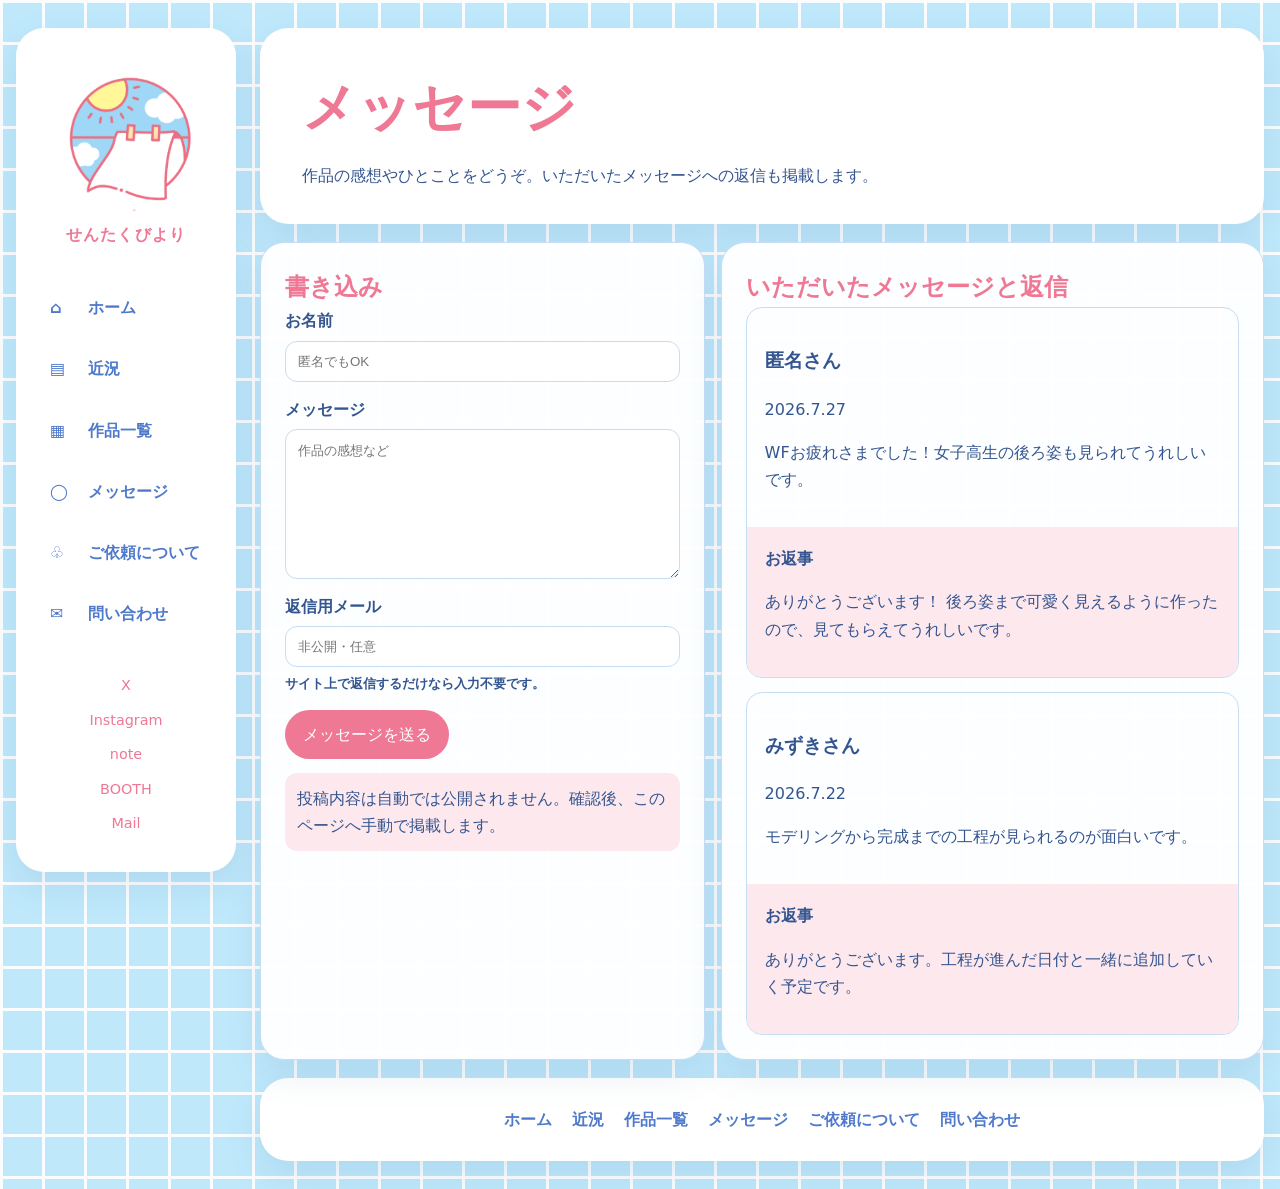
==== guestbook.html @ b63e6f59 "Add files via upload" ====
<!doctype html>
<html lang="ja">
<head>
  <meta charset="utf-8">
  <meta name="viewport" content="width=device-width, initial-scale=1">
  <title>メッセージ｜せんたくびより</title>
  <meta name="description" content="作品への感想やメッセージを送れるゲストブックです。">
  <link rel="stylesheet" href="styles.css">
</head>
<body>
  <a class="skip-link" href="#main">本文へ移動</a>

  <div class="site-shell">

    <aside class="sidebar scallop-panel">
      <a class="brand-block" href="index.html">
        <img src="assets/brand-logo.png" alt="せんたくびよりのロゴ">
        <span class="brand-name">せんたくびより</span>
      </a>

      <nav class="side-nav" aria-label="メインメニュー">

        <a class="nav-home" href="index.html">⌂ <span>ホーム</span></a>
        <a class="nav-news" href="index.html#news-title">▤ <span>近況</span></a>
        <a class="nav-works" href="index.html#works-title">▦ <span>作品一覧</span></a>
        <a class="nav-guestbook" href="index.html#guestbook-title">◯ <span>メッセージ</span></a>
        <a class="nav-commission" href="index.html#commission">♧ <span>ご依頼について</span></a>
        <a class="nav-contact" href="mailto:sentakubiyori01@gmail.com">✉ <span>問い合わせ</span></a>

      </nav>

      <div class="sidebar-social">
        <a href="#" aria-label="X">X</a>
        <a href="#" aria-label="Instagram">Instagram</a>
        <a href="#" aria-label="note">note</a>
        <a href="#" aria-label="BOOTH">BOOTH</a>
        <a href="mailto:sentakubiyori01@gmail.com" aria-label="メール">Mail</a>
      </div>
    </aside>

    <div class="content-column">
      <header class="subpage-hero scallop-panel">
        <h1>メッセージ</h1>
        <p>作品の感想やひとことをどうぞ。いただいたメッセージへの返信も掲載します。</p>
      </header>

      <main id="main" class="subpage-main">
        <div class="guestbook-layout">
          <section class="panel" aria-labelledby="form-title">
            <h2 id="form-title">書き込み</h2>

            <form class="message-form" action="https://formspree.io/f/あなたのフォームID" method="post">
              <label>
                お名前
                <input type="text" name="name" maxlength="40" placeholder="匿名でもOK">
              </label>

              <label>
                メッセージ
                <textarea name="message" required maxlength="1000" placeholder="作品の感想など"></textarea>
              </label>

              <label>
                返信用メール
                <input type="email" name="email" placeholder="非公開・任意">
                <small>サイト上で返信するだけなら入力不要です。</small>
              </label>

              <input type="hidden" name="_subject" value="ポートフォリオサイトに新しいメッセージが届きました">
              <button class="submit-button" type="submit">メッセージを送る</button>
            </form>

            <div class="notice-box">
              投稿内容は自動では公開されません。確認後、このページへ手動で掲載します。
            </div>
          </section>

          <section class="panel" aria-labelledby="replies-title">
            <h2 id="replies-title">いただいたメッセージと返信</h2>

            <div class="guestbook-list">
              <article class="guestbook-entry">
                <div class="guestbook-message">
                  <header>
                    <h3>匿名さん</h3>
                    <time datetime="2026-07-27">2026.7.27</time>
                  </header>
                  <p>WFお疲れさまでした！女子高生の後ろ姿も見られてうれしいです。</p>
                </div>
                <div class="guestbook-reply">
                  <strong>お返事</strong>
                  <p>ありがとうございます！ 後ろ姿まで可愛く見えるように作ったので、見てもらえてうれしいです。</p>
                </div>
              </article>

              <article class="guestbook-entry">
                <div class="guestbook-message">
                  <header>
                    <h3>みずきさん</h3>
                    <time datetime="2026-07-22">2026.7.22</time>
                  </header>
                  <p>モデリングから完成までの工程が見られるのが面白いです。</p>
                </div>
                <div class="guestbook-reply">
                  <strong>お返事</strong>
                  <p>ありがとうございます。工程が進んだ日付と一緒に追加していく予定です。</p>
                </div>
              </article>
            </div>
          </section>
        </div>
      </main>

      <footer class="footer scallop-panel">
        <nav>
          <a href="index.html">ホーム</a>
          <a href="index.html#news-title">近況</a>
          <a href="index.html#works-title">作品一覧</a>
          <a href="index.html#guestbook-title">メッセージ</a>
          <a href="index.html#commission">ご依頼について</a>
          <a href="mailto:sentakubiyori01@gmail.com">問い合わせ</a>
        </nav>
      </footer>
    </div>
  </div>
</body>
</html>
---- styles.css ----
:root {
  --sky: #bfe8fb;
  --pink: #ef7894;
  --pink-soft: #fde8ee;
  --blue: #4f79cb;
  --blue-soft: #edf4ff;
  --ink: #34558f;
  --muted: #6e88b2;
  --line: #c6ddf4;
  --white: #fff;
  --shadow: 0 14px 35px rgba(69, 116, 166, .13);
  --radius: 24px;
}

* { box-sizing: border-box; }
html { scroll-behavior: smooth; }
body {
  margin: 0;
  color: var(--ink);
  font-family: "Hiragino Maru Gothic ProN", "Yu Gothic", system-ui, sans-serif;
  line-height: 1.7;
  background-color: var(--sky);
  background-image:
    linear-gradient(rgba(255,255,255,.92) 3px, transparent 3px),
    linear-gradient(90deg, rgba(255,255,255,.92) 3px, transparent 3px);
  background-size: 42px 42px;
}

a { color: inherit; }
img { display: block; max-width: 100%; }
button, a { font: inherit; }
button { cursor: pointer; }

.skip-link {
  position: fixed;
  top: -80px;
  left: 16px;
  z-index: 100;
  padding: 10px 14px;
  color: white;
  background: var(--ink);
  border-radius: 10px;
}
.skip-link:focus { top: 16px; }

.site-shell {
  width: min(1480px, calc(100% - 32px));
  margin: 28px auto;
  display: grid;
  grid-template-columns: 220px minmax(0, 1fr);
  gap: 24px;
}

.scallop-panel {
  background:
    radial-gradient(circle at 18px 0, transparent 17px, white 18px) top left / 36px 22px repeat-x,
    radial-gradient(circle at 18px 100%, transparent 17px, white 18px) bottom left / 36px 22px repeat-x,
    white;
  border-radius: 28px;
  box-shadow: var(--shadow);
}

.sidebar {
  min-height: calc(100vh - 56px);
  padding: 38px 20px 28px;
  position: sticky;
  top: 28px;
  align-self: start;
}

.brand-block {
  display: grid;
  justify-items: center;
  gap: 10px;
  text-decoration: none;
}
.brand-block img {
  width: 145px;
  aspect-ratio: 1;
  object-fit: cover;
  border-radius: 50%;
}
.brand-name {
  color: var(--pink);
  font-weight: 800;
  letter-spacing: .08em;
}

.side-nav {
  display: grid;
  gap: 10px;
  margin: 34px 0;
}
.side-nav a {
  display: grid;
  grid-template-columns: 28px 1fr;
  align-items: center;
  gap: 10px;
  padding: 12px 14px;
  color: var(--blue);
  text-decoration: none;
  font-weight: 700;
  border-radius: 14px;
}
.side-nav a:hover,
.side-nav a.is-current {
  color: var(--pink);
  background: linear-gradient(90deg, var(--pink-soft), #fff);
}

.sidebar-social {
  display: grid;
  gap: 10px;
  justify-items: center;
  margin-top: 30px;
}
.sidebar-social a {
  color: var(--pink);
  text-decoration: none;
  font-size: .9rem;
}

.content-column { min-width: 0; }

.hero {
  padding: 38px 46px;
  display: flex;
  align-items: center;
  justify-content: space-between;
  gap: 28px;
}
.hero-brand {
  display: flex;
  align-items: center;
  gap: 24px;
}
.hero-brand img {
  width: 118px;
  aspect-ratio: 1;
  object-fit: cover;
  border-radius: 50%;
}
.eyebrow,
.section-kicker {
  margin: 0 0 6px;
  color: var(--pink);
  font-weight: 800;
  letter-spacing: .08em;
}
.hero h1 {
  margin: 0;
  color: var(--pink);
  font-size: clamp(2rem, 4vw, 3.5rem);
  line-height: 1.15;
}
.hero p { margin-bottom: 0; }

.hero-social {
  display: flex;
  gap: 12px;
  flex-wrap: wrap;
}
.hero-social a {
  width: 44px;
  height: 44px;
  display: grid;
  place-items: center;
  color: var(--pink);
  text-decoration: none;
  font-weight: 800;
  border: 2px solid var(--pink);
  border-radius: 50%;
  background: white;
}
.hero-social a:hover {
  color: white;
  background: var(--pink);
}

.main-stack {
  display: grid;
  gap: 18px;
  margin-top: 18px;
}
.panel {
  padding: 24px;
  background: rgba(255,255,255,.96);
  border: 1px solid var(--line);
  border-radius: var(--radius);
  box-shadow: var(--shadow);
}
.panel h2 {
  margin: 0;
  color: var(--pink);
}

.section-heading {
  display: flex;
  justify-content: space-between;
  align-items: end;
  gap: 18px;
  margin-bottom: 18px;
}
.text-link {
  color: var(--blue);
  text-decoration: none;
  font-weight: 700;
}

.news-list {
  list-style: none;
  margin: 0;
  padding: 0;
}
.news-list li {
  display: grid;
  grid-template-columns: 120px 1fr;
  gap: 16px;
  padding: 8px 0;
  border-bottom: 1px dashed var(--line);
}
.news-list li:last-child { border-bottom: 0; }
.news-list time {
  color: var(--pink);
  font-variant-numeric: tabular-nums;
}

.filter-row {
  display: flex;
  flex-wrap: wrap;
  gap: 8px;
  margin-bottom: 18px;
}
.filter-button,
.pagination button {
  padding: 7px 13px;
  color: var(--blue);
  background: white;
  border: 1px solid var(--line);
  border-radius: 999px;
}
.filter-button.is-active,
.pagination button.is-current {
  color: white;
  background: var(--pink);
  border-color: var(--pink);
}

.works-grid {
  display: grid;
  grid-template-columns: repeat(4, minmax(0, 1fr));
  gap: 18px;
}
.work-card {
  padding: 0;
  color: inherit;
  text-align: left;
  background: transparent;
  border: 0;
}
.work-card img {
  width: 100%;
  aspect-ratio: 1;
  object-fit: cover;
  background: var(--blue-soft);
  border: 1px solid var(--line);
  border-radius: 16px;
}
.work-card h3 {
  margin: 8px 0 2px;
  font-size: 1rem;
}
.work-card .meta {
  color: var(--muted);
  font-size: .84rem;
}

.pagination {
  display: flex;
  justify-content: center;
  align-items: center;
  gap: 8px;
  margin-top: 20px;
}
.pagination div {
  display: flex;
  gap: 6px;
}

.message-grid {
  display: grid;
  grid-template-columns: repeat(2, minmax(0,1fr));
  gap: 18px;
}
.message-grid article {
  padding: 18px;
  background: linear-gradient(135deg, var(--pink-soft), white);
  border-radius: 16px;
}
.message-grid footer {
  color: var(--muted);
  text-align: right;
}
.reply-box {
  margin-top: 14px;
  padding: 14px;
  background: white;
  border: 1px solid var(--line);
  border-radius: 12px;
}
.reply-box strong {
  color: var(--blue);
}
.reply-box p {
  margin-bottom: 0;
}
.message-cta {
  display: flex;
  justify-content: center;
  width: min(360px, 100%);
  margin: 18px auto 0;
  padding: 10px 16px;
  color: white;
  text-decoration: none;
  font-weight: 800;
  background: var(--pink);
  border-radius: 999px;
}

.commission-grid {
  display: grid;
  grid-template-columns: repeat(4, minmax(0,1fr));
  overflow: hidden;
  border: 1px solid var(--line);
  border-radius: 16px;
}
.commission-grid article {
  padding: 18px;
  border-right: 1px solid var(--line);
}
.commission-grid article:last-child { border-right: 0; }
.commission-grid h3 {
  margin-top: 0;
  color: var(--pink);
}
.commission-cta {
  display: flex;
  justify-content: center;
  width: min(520px, 100%);
  margin: 20px auto 0;
  padding: 12px 18px;
  color: white;
  text-decoration: none;
  font-weight: 800;
  background: var(--pink);
  border-radius: 999px;
}

.footer {
  margin-top: 18px;
  padding: 28px;
}
.footer nav {
  display: flex;
  justify-content: center;
  gap: 20px;
  flex-wrap: wrap;
}
.footer a {
  color: var(--blue);
  text-decoration: none;
  font-weight: 700;
}

/* Modal */
.work-modal {
  width: min(980px, calc(100% - 28px));
  max-height: calc(100dvh - 28px);
  padding: 0;
  border: 0;
  border-radius: 24px;
  box-shadow: 0 24px 80px rgba(13,29,64,.35);
}
.work-modal::backdrop {
  background: rgba(62,87,131,.55);
  backdrop-filter: blur(5px);
}
.modal-shell {
  position: relative;
  display: grid;
  grid-template-columns: 1.15fr .85fr;
  gap: 26px;
  max-height: calc(100dvh - 28px);
  padding: 28px;
  overflow: auto;
  background: white;
}
.modal-close {
  position: absolute;
  top: 12px;
  right: 14px;
  z-index: 2;
  width: 42px;
  height: 42px;
  color: white;
  font-size: 1.5rem;
  background: var(--pink);
  border: 0;
  border-radius: 50%;
}
.modal-main-image-wrap { position: relative; }
.modal-main-image-wrap img {
  width: 100%;
  aspect-ratio: 1;
  object-fit: cover;
  border: 1px solid var(--line);
  border-radius: 18px;
}
.carousel-arrow {
  position: absolute;
  top: 50%;
  width: 40px;
  height: 40px;
  color: var(--pink);
  font-size: 1.6rem;
  background: rgba(255,255,255,.9);
  border: 0;
  border-radius: 50%;
  translate: 0 -50%;
}
.carousel-arrow.left { left: 12px; }
.carousel-arrow.right { right: 12px; }

.thumbnail-row {
  display: grid;
  grid-template-columns: repeat(6, 1fr);
  gap: 8px;
  margin-top: 10px;
}
.thumbnail-row button {
  padding: 0;
  background: transparent;
  border: 2px solid transparent;
  border-radius: 10px;
}
.thumbnail-row button.is-active { border-color: var(--pink); }
.thumbnail-row img {
  aspect-ratio: 1;
  object-fit: cover;
  border-radius: 8px;
}
.image-indicators {
  display: flex;
  justify-content: center;
  gap: 7px;
  margin-top: 10px;
}
.image-indicators span {
  width: 8px;
  height: 8px;
  background: #cbdcf0;
  border-radius: 50%;
}
.image-indicators span.is-active { background: var(--pink); }

.modal-title-row {
  display: flex;
  justify-content: space-between;
  align-items: start;
  gap: 16px;
}
.modal-copy h2 { color: var(--pink); }
.tag {
  padding: 6px 11px;
  color: var(--pink);
  background: var(--pink-soft);
  border-radius: 999px;
}
.spec-list {
  display: grid;
  gap: 7px;
}
.spec-list div {
  display: grid;
  grid-template-columns: 70px 1fr;
  padding: 6px 0;
  border-bottom: 1px dashed var(--line);
}
.spec-list dd { margin: 0; }
.timeline { padding-left: 1.2rem; }
.timeline time {
  margin-right: 10px;
  color: var(--muted);
}

/* Sub pages */
.subpage-header,
.page-hero,
.archive-entry,
.guestbook-layout .panel,
.site-footer {
  background: rgba(255,255,255,.96);
  border: 1px solid var(--line);
  border-radius: var(--radius);
  box-shadow: var(--shadow);
}
.subpage-header {
  width: min(1100px, calc(100% - 32px));
  margin: 28px auto 14px;
  padding: 18px 24px;
  display: flex;
  justify-content: space-between;
}
.subpage-header a {
  text-decoration: none;
  font-weight: 700;
}
main.container,
.site-footer.container {
  width: min(1100px, calc(100% - 32px));
  margin-inline: auto;
}
.page-hero {
  padding: 28px;
  margin-bottom: 16px;
}
.archive-list {
  display: grid;
  gap: 16px;
}
.archive-entry { padding: 24px; }
.archive-entry header {
  display: flex;
  justify-content: space-between;
  gap: 16px;
}
.archive-entry h2 { color: var(--pink); }
.archive-entry img {
  width: min(360px,100%);
  aspect-ratio:1;
  object-fit:cover;
  border-radius:16px;
}
.guestbook-layout {
  display:grid;
  grid-template-columns:.9fr 1.1fr;
  gap:16px;
}
.guestbook-layout .panel { padding:24px; }
.message-form label {
  display:grid;
  gap:6px;
  margin-bottom:14px;
  font-weight:700;
}
.message-form input,
.message-form textarea {
  width:100%;
  padding:12px;
  border:1px solid var(--line);
  border-radius:12px;
}
.message-form textarea { min-height:150px; }
.submit-button {
  padding:11px 18px;
  color:white;
  background:var(--pink);
  border:0;
  border-radius:999px;
}
.notice-box {
  margin-top:14px;
  padding:12px;
  background:var(--pink-soft);
  border-radius:12px;
}
.guestbook-list {
  display:grid;
  gap:14px;
}
.guestbook-entry {
  overflow:hidden;
  border:1px solid var(--line);
  border-radius:16px;
}
.guestbook-message,
.guestbook-reply { padding:18px; }
.guestbook-reply { background:var(--pink-soft); }
.site-footer.container {
  margin-top:16px;
  margin-bottom:28px;
  padding:18px 22px;
}

@media (max-width: 1100px) {
  .site-shell { grid-template-columns: 200px minmax(0,1fr); }
  .works-grid { grid-template-columns: repeat(3, minmax(0,1fr)); }
}

@media (max-width: 860px) {
  .site-shell { display: block; }
  .sidebar {
    min-height: auto;
    position: static;
    margin-bottom: 18px;
  }
  .brand-block {
    grid-template-columns: 74px 1fr;
    justify-items: start;
    align-items: center;
  }
  .brand-block img { width: 74px; }
  .side-nav {
    grid-template-columns: repeat(3,1fr);
    margin: 20px 0;
  }
  .side-nav a {
    grid-template-columns: 1fr;
    text-align: center;
  }
  .hero {
    align-items: flex-start;
  }
  .message-grid,
  .guestbook-layout {
    grid-template-columns: 1fr;
  }
}

@media (max-width: 620px) {
  .site-shell {
    width: min(100% - 16px, 1480px);
    margin: 10px auto;
  }
  .sidebar,
  .hero,
  .panel {
    padding: 18px;
  }
  .side-nav {
    grid-template-columns: repeat(2,1fr);
  }
  .hero {
    display: grid;
  }
  .hero-brand img {
    width: 82px;
  }
  .hero-social {
    justify-content: flex-start;
  }
  .works-grid {
    grid-template-columns: repeat(2, minmax(0,1fr));
  }
  .commission-grid {
    grid-template-columns: 1fr;
  }
  .commission-grid article {
    border-right: 0;
    border-bottom: 1px solid var(--line);
  }
  .modal-shell {
    grid-template-columns: 1fr;
    padding: 18px;
  }
  .thumbnail-row {
    grid-template-columns: repeat(3,1fr);
  }
}


/* v3: subpage common shell and stronger responsive behavior */
.subpage-hero {
  padding: 34px 42px;
}
.subpage-hero h1 {
  margin: 0;
  color: var(--pink);
  font-size: clamp(2rem, 5vw, 3.4rem);
}
.subpage-hero p {
  margin: 8px 0 0;
}
.subpage-main {
  display: grid;
  gap: 18px;
  margin-top: 18px;
}
.archive-list {
  display: grid;
  gap: 18px;
}
.archive-entry {
  padding: 24px;
  background: rgba(255,255,255,.96);
  border: 1px solid var(--line);
  border-radius: var(--radius);
  box-shadow: var(--shadow);
}
.archive-entry header {
  display: flex;
  justify-content: space-between;
  align-items: baseline;
  gap: 16px;
}
.archive-entry h2 {
  margin: 0;
  color: var(--pink);
}
.archive-entry time {
  color: var(--muted);
  font-variant-numeric: tabular-nums;
}
.archive-entry img {
  width: min(420px, 100%);
  aspect-ratio: 1;
  object-fit: cover;
  margin: 18px 0;
  border-radius: 16px;
  border: 1px solid var(--line);
}
.entry-meta {
  color: var(--muted);
  font-size: .9rem;
}

@media (max-width: 860px) {
  .site-shell {
    width: min(100% - 20px, 1480px);
    display: block;
    margin: 10px auto 24px;
  }

  .sidebar {
    min-height: auto;
    position: static;
    top: auto;
    margin-bottom: 16px;
    padding: 18px;
  }

  .brand-block {
    grid-template-columns: 64px 1fr;
    justify-items: start;
    align-items: center;
  }

  .brand-block img {
    width: 64px;
  }

  .side-nav {
    grid-template-columns: repeat(3, minmax(0, 1fr));
    gap: 8px;
    margin: 18px 0;
  }

  .side-nav a {
    grid-template-columns: 1fr;
    justify-items: center;
    min-width: 0;
    padding: 10px 6px;
    text-align: center;
    font-size: .9rem;
  }

  .sidebar-social {
    display: flex;
    justify-content: center;
    flex-wrap: wrap;
  }

  .hero,
  .subpage-hero {
    padding: 24px;
  }

  .hero {
    display: grid;
    gap: 18px;
  }

  .works-grid {
    grid-template-columns: repeat(3, minmax(0,1fr));
  }

  .message-grid,
  .guestbook-layout {
    grid-template-columns: 1fr;
  }

  .commission-grid {
    grid-template-columns: repeat(2, minmax(0,1fr));
  }
}

@media (max-width: 620px) {
  body {
    background-size: 28px 28px;
  }

  .site-shell {
    width: min(100% - 12px, 1480px);
    margin-top: 6px;
  }

  .sidebar,
  .hero,
  .subpage-hero,
  .panel,
  .archive-entry {
    padding: 16px;
    border-radius: 18px;
  }

  .brand-block {
    grid-template-columns: 52px 1fr;
  }

  .brand-block img {
    width: 52px;
  }

  .side-nav {
    grid-template-columns: repeat(2, minmax(0,1fr));
  }

  .side-nav a {
    font-size: .84rem;
    line-height: 1.35;
  }

  .hero-brand {
    align-items: flex-start;
    gap: 14px;
  }

  .hero-brand img {
    width: 72px;
    flex: 0 0 72px;
  }

  .hero h1 {
    font-size: 1.9rem;
  }

  .hero-social a {
    width: 40px;
    height: 40px;
  }

  .section-heading,
  .archive-entry header {
    display: grid;
    gap: 6px;
    align-items: start;
  }

  .news-list li {
    grid-template-columns: 1fr;
    gap: 0;
  }

  .works-grid {
    grid-template-columns: repeat(2, minmax(0,1fr));
    gap: 12px;
  }

  .work-card h3 {
    font-size: .9rem;
  }

  .message-grid {
    grid-template-columns: 1fr;
  }

  .commission-grid {
    grid-template-columns: 1fr;
  }

  .commission-grid article {
    border-right: 0;
    border-bottom: 1px solid var(--line);
  }

  .commission-grid article:last-child {
    border-bottom: 0;
  }

  .footer {
    padding: 18px 14px;
  }

  .footer nav {
    gap: 10px 14px;
  }

  .footer a {
    font-size: .86rem;
  }

  .modal-shell {
    grid-template-columns: 1fr;
    padding: 14px;
  }

  .thumbnail-row {
    grid-template-columns: repeat(3, 1fr);
  }
}
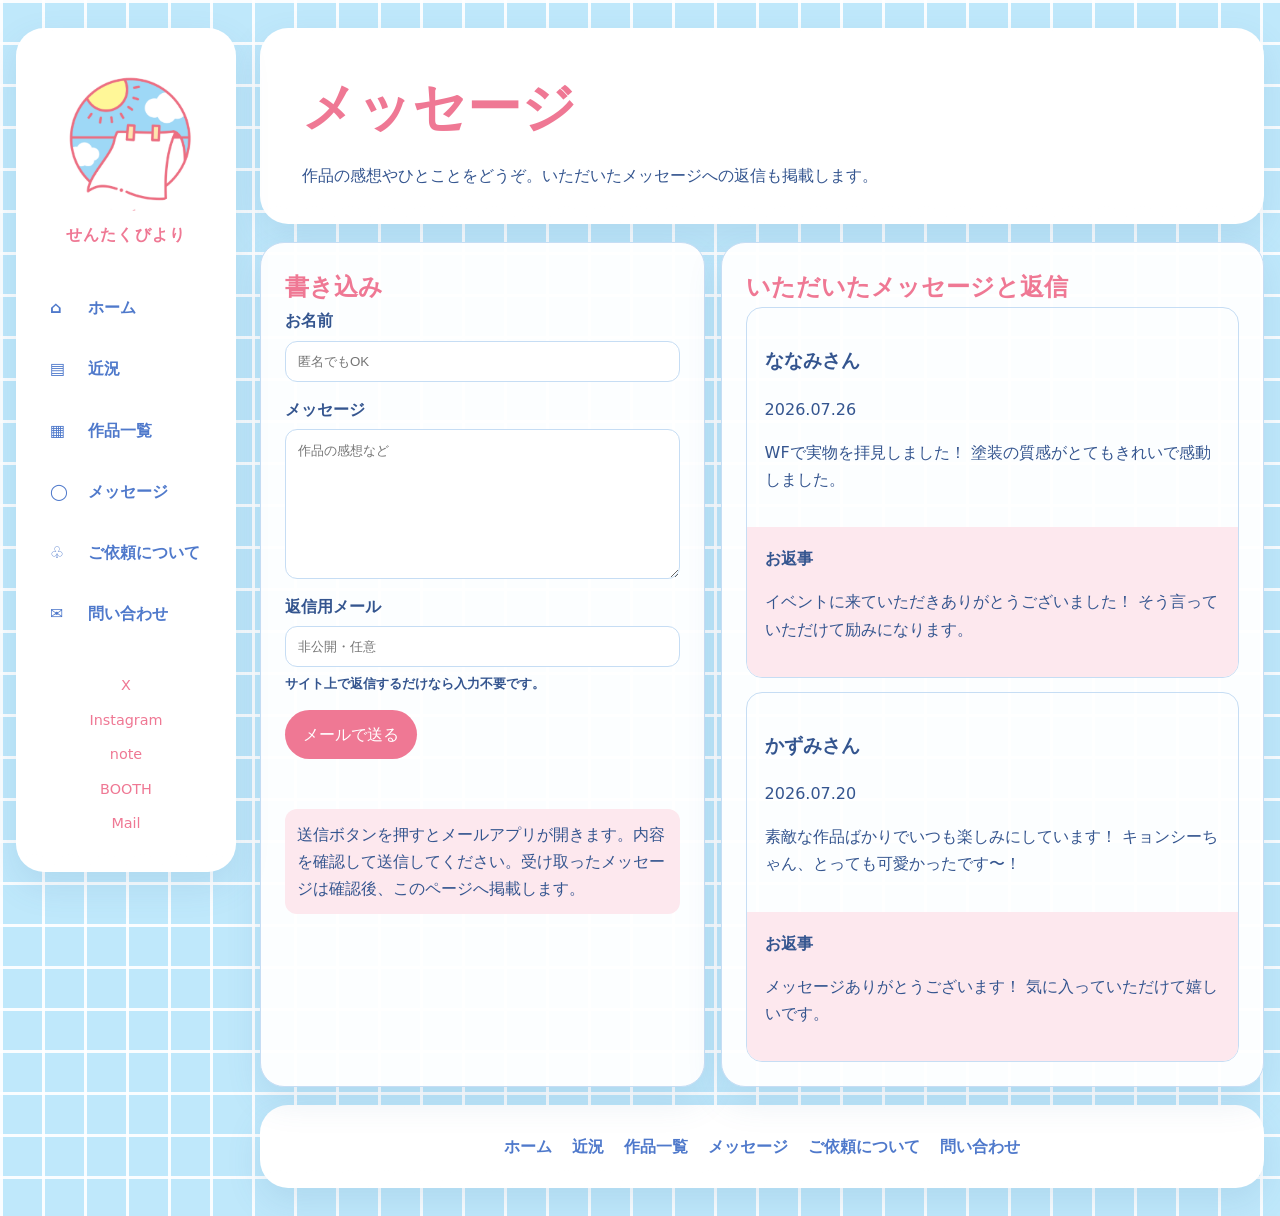
==== commit 0e43f7af: "Add files via upload" ====
--- a/guestbook.html
+++ b/guestbook.html
@@ -49,7 +49,7 @@
           <section class="panel" aria-labelledby="form-title">
             <h2 id="form-title">書き込み</h2>
 
-            <form class="message-form" action="https://formspree.io/f/あなたのフォームID" method="post">
+            <form class="message-form" id="messageForm" novalidate>
               <label>
                 お名前
                 <input type="text" name="name" maxlength="40" placeholder="匿名でもOK">
@@ -66,47 +66,19 @@
                 <small>サイト上で返信するだけなら入力不要です。</small>
               </label>
 
-              <input type="hidden" name="_subject" value="ポートフォリオサイトに新しいメッセージが届きました">
-              <button class="submit-button" type="submit">メッセージを送る</button>
+              <button class="submit-button" type="submit">メールで送る</button>
+              <p class="form-status" id="formStatus" aria-live="polite"></p>
             </form>
 
             <div class="notice-box">
-              投稿内容は自動では公開されません。確認後、このページへ手動で掲載します。
+              送信ボタンを押すとメールアプリが開きます。内容を確認して送信してください。受け取ったメッセージは確認後、このページへ掲載します。
             </div>
           </section>
 
           <section class="panel" aria-labelledby="replies-title">
             <h2 id="replies-title">いただいたメッセージと返信</h2>
 
-            <div class="guestbook-list">
-              <article class="guestbook-entry">
-                <div class="guestbook-message">
-                  <header>
-                    <h3>匿名さん</h3>
-                    <time datetime="2026-07-27">2026.7.27</time>
-                  </header>
-                  <p>WFお疲れさまでした！女子高生の後ろ姿も見られてうれしいです。</p>
-                </div>
-                <div class="guestbook-reply">
-                  <strong>お返事</strong>
-                  <p>ありがとうございます！ 後ろ姿まで可愛く見えるように作ったので、見てもらえてうれしいです。</p>
-                </div>
-              </article>
-
-              <article class="guestbook-entry">
-                <div class="guestbook-message">
-                  <header>
-                    <h3>みずきさん</h3>
-                    <time datetime="2026-07-22">2026.7.22</time>
-                  </header>
-                  <p>モデリングから完成までの工程が見られるのが面白いです。</p>
-                </div>
-                <div class="guestbook-reply">
-                  <strong>お返事</strong>
-                  <p>ありがとうございます。工程が進んだ日付と一緒に追加していく予定です。</p>
-                </div>
-              </article>
-            </div>
+            <div class="guestbook-list" id="guestbookArchive"><p>読み込み中です…</p></div>
           </section>
         </div>
       </main>
@@ -123,5 +95,6 @@
       </footer>
     </div>
   </div>
+  <script src="site.js" defer></script>
 </body>
 </html>
--- a/styles.css
+++ b/styles.css
@@ -908,3 +908,18 @@
     grid-template-columns: repeat(3, 1fr);
   }
 }
+
+
+.form-status {
+  min-height: 1.5em;
+  margin: 12px 0 0;
+  color: var(--blue);
+  font-weight: 700;
+}
+.load-error {
+  padding: 16px;
+  color: #9a3e55;
+  background: var(--pink-soft);
+  border: 1px solid var(--pink);
+  border-radius: 12px;
+}
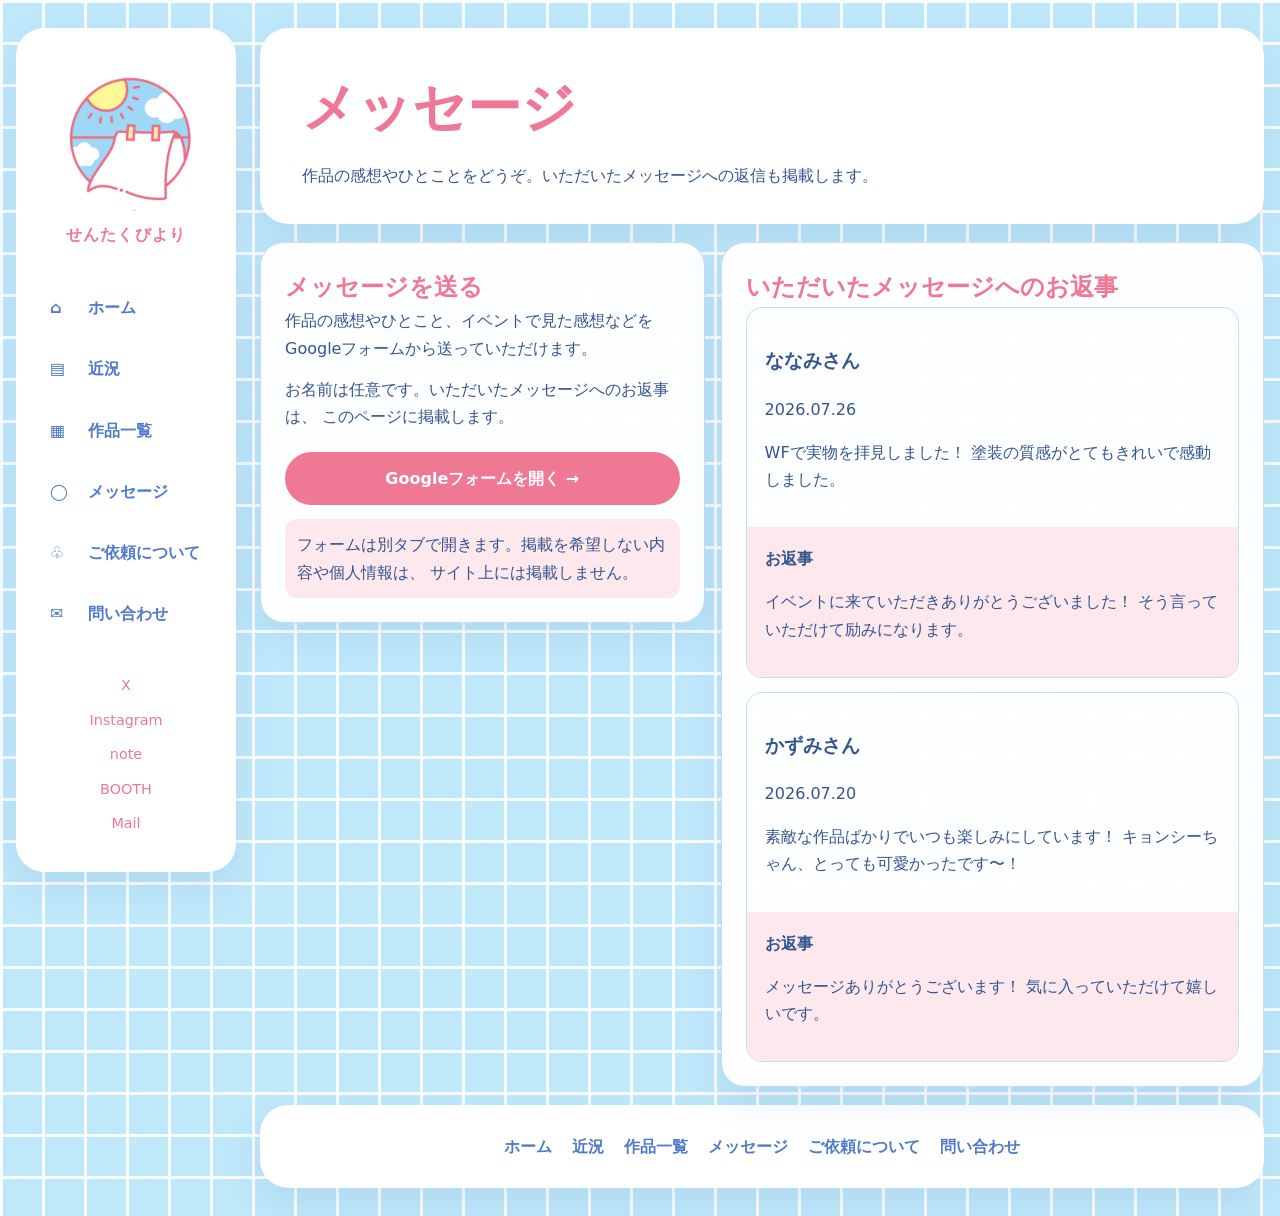
==== commit 36025ead: "Add files via upload" ====
--- a/guestbook.html
+++ b/guestbook.html
@@ -46,37 +46,32 @@
 
       <main id="main" class="subpage-main">
         <div class="guestbook-layout">
-          <section class="panel" aria-labelledby="form-title">
-            <h2 id="form-title">書き込み</h2>
+          <section class="panel message-invite" aria-labelledby="form-title">
+            <h2 id="form-title">メッセージを送る</h2>
+            <p>
+              作品の感想やひとこと、イベントで見た感想などを
+              Googleフォームから送っていただけます。
+            </p>
+            <p>
+              お名前は任意です。いただいたメッセージへのお返事は、
+              このページに掲載します。
+            </p>
 
-            <form class="message-form" id="messageForm" novalidate>
-              <label>
-                お名前
-                <input type="text" name="name" maxlength="40" placeholder="匿名でもOK">
-              </label>
-
-              <label>
-                メッセージ
-                <textarea name="message" required maxlength="1000" placeholder="作品の感想など"></textarea>
-              </label>
-
-              <label>
-                返信用メール
-                <input type="email" name="email" placeholder="非公開・任意">
-                <small>サイト上で返信するだけなら入力不要です。</small>
-              </label>
-
-              <button class="submit-button" type="submit">メールで送る</button>
-              <p class="form-status" id="formStatus" aria-live="polite"></p>
-            </form>
+            <a class="google-form-button"
+               href="https://docs.google.com/forms/d/e/1FAIpQLSedOW4V_mHNqN5sh_c_A3IC-OZR1ZAeZFLhigSjHvtuf6jIUA/viewform?usp=publish-editor"
+               target="_blank"
+               rel="noopener noreferrer">
+              Googleフォームを開く →
+            </a>
 
             <div class="notice-box">
-              送信ボタンを押すとメールアプリが開きます。内容を確認して送信してください。受け取ったメッセージは確認後、このページへ掲載します。
+              フォームは別タブで開きます。掲載を希望しない内容や個人情報は、
+              サイト上には掲載しません。
             </div>
           </section>
 
           <section class="panel" aria-labelledby="replies-title">
-            <h2 id="replies-title">いただいたメッセージと返信</h2>
+            <h2 id="replies-title">いただいたメッセージへのお返事</h2>
 
             <div class="guestbook-list" id="guestbookArchive"><p>読み込み中です…</p></div>
           </section>
--- a/styles.css
+++ b/styles.css
@@ -923,3 +923,39 @@
   border: 1px solid var(--pink);
   border-radius: 12px;
 }
+
+
+.message-invite {
+  align-self: start;
+}
+
+.message-invite p {
+  margin: 0 0 14px;
+}
+
+.google-form-button {
+  display: flex;
+  justify-content: center;
+  align-items: center;
+  width: min(420px, 100%);
+  margin: 22px auto 0;
+  padding: 13px 18px;
+  color: white;
+  text-decoration: none;
+  font-weight: 800;
+  background: var(--pink);
+  border-radius: 999px;
+  transition: transform .2s ease, opacity .2s ease;
+}
+
+.google-form-button:hover,
+.google-form-button:focus-visible {
+  transform: translateY(-2px);
+  opacity: .92;
+}
+
+@media (max-width: 620px) {
+  .google-form-button {
+    width: 100%;
+  }
+}
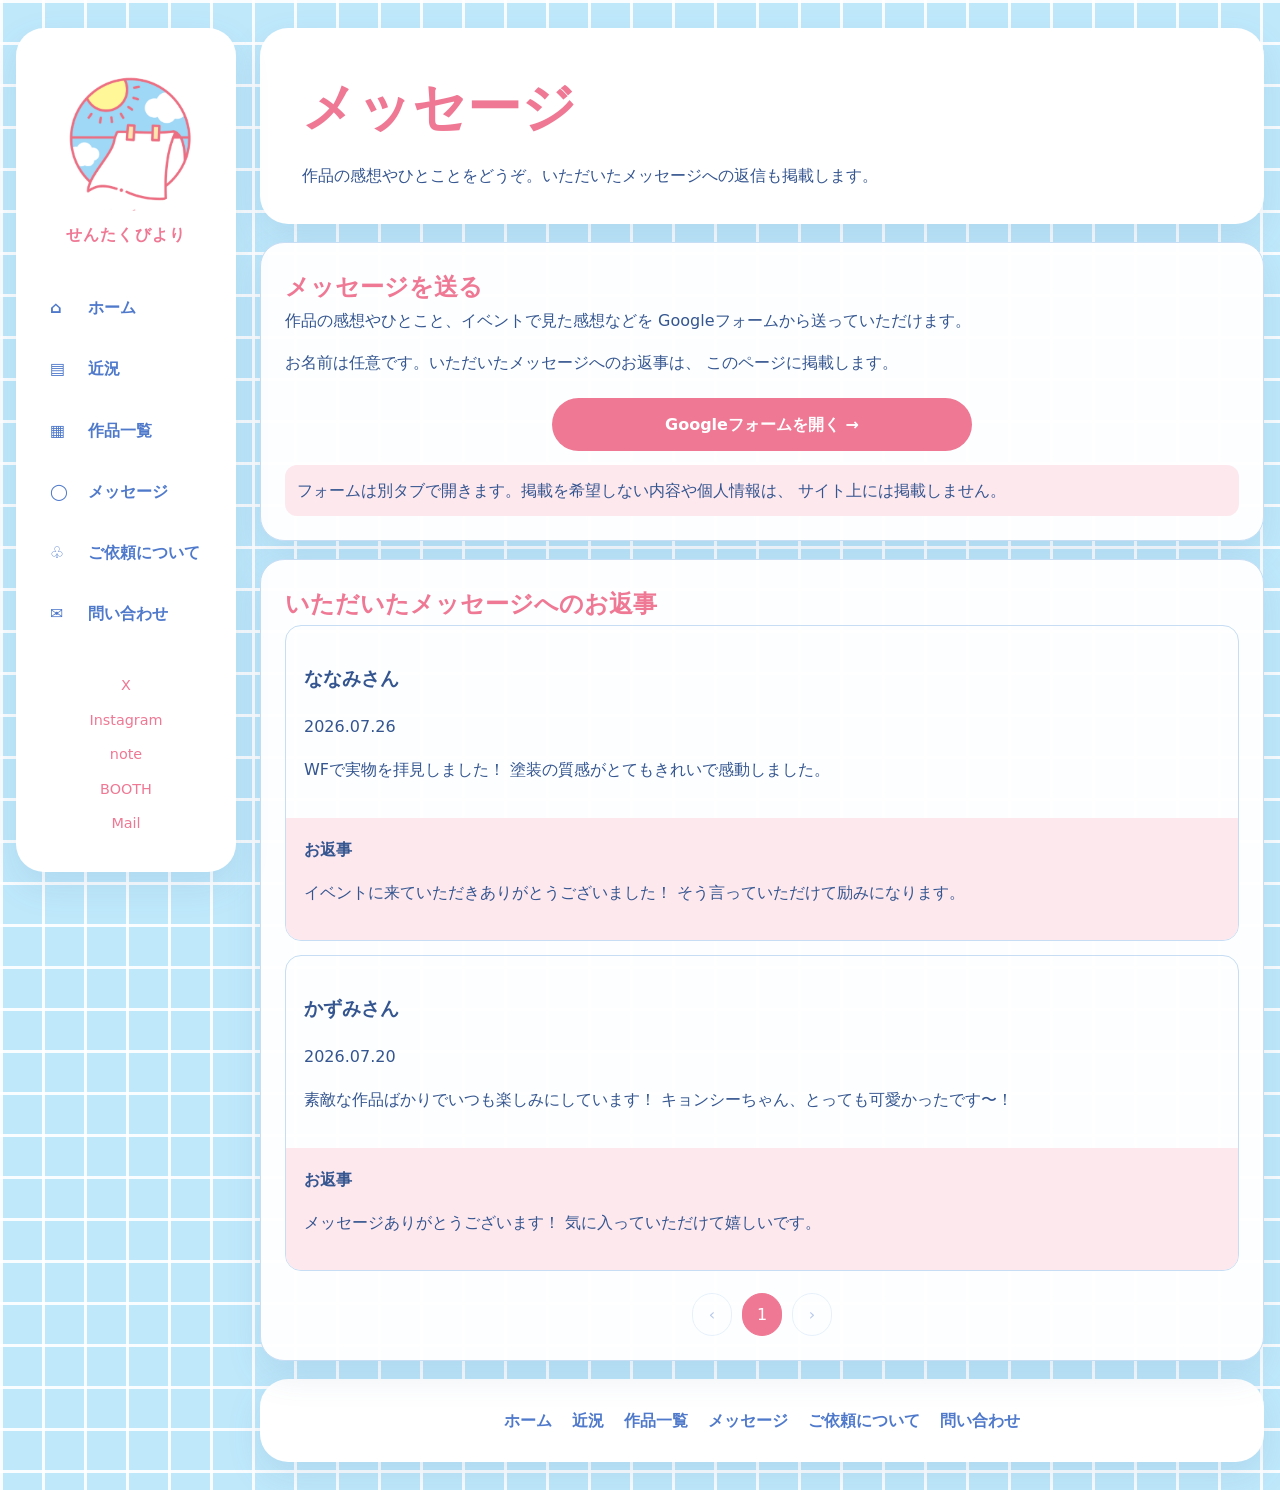
==== commit 5a7bcae9: "Add files via upload" ====
--- a/guestbook.html
+++ b/guestbook.html
@@ -45,7 +45,7 @@
       </header>
 
       <main id="main" class="subpage-main">
-        <div class="guestbook-layout">
+        <div class="guestbook-stack">
           <section class="panel message-invite" aria-labelledby="form-title">
             <h2 id="form-title">メッセージを送る</h2>
             <p>
@@ -74,6 +74,11 @@
             <h2 id="replies-title">いただいたメッセージへのお返事</h2>
 
             <div class="guestbook-list" id="guestbookArchive"><p>読み込み中です…</p></div>
+            <nav class="guestbook-pagination" aria-label="お返事一覧ページ">
+              <button type="button" id="guestbookPrev" aria-label="前のページ">‹</button>
+              <div id="guestbookPageNumbers"></div>
+              <button type="button" id="guestbookNext" aria-label="次のページ">›</button>
+            </nav>
           </section>
         </div>
       </main>
--- a/styles.css
+++ b/styles.css
@@ -959,3 +959,72 @@
     width: 100%;
   }
 }
+
+
+/* v6: メッセージ送信を上段、お返事一覧を下段へ */
+.guestbook-stack {
+  display: grid;
+  gap: 18px;
+}
+
+.guestbook-stack > .panel {
+  width: 100%;
+}
+
+.message-invite {
+  align-self: auto;
+}
+
+.guestbook-pagination {
+  display: flex;
+  justify-content: center;
+  align-items: center;
+  gap: 10px;
+  margin-top: 22px;
+}
+
+.guestbook-pagination > div {
+  display: flex;
+  flex-wrap: wrap;
+  justify-content: center;
+  gap: 7px;
+}
+
+.guestbook-pagination button {
+  min-width: 40px;
+  min-height: 40px;
+  padding: 7px 12px;
+  color: var(--blue);
+  background: white;
+  border: 1px solid var(--line);
+  border-radius: 999px;
+}
+
+.guestbook-pagination button:hover,
+.guestbook-pagination button:focus-visible {
+  color: var(--pink);
+  border-color: var(--pink);
+}
+
+.guestbook-pagination button.is-current {
+  color: white;
+  background: var(--pink);
+  border-color: var(--pink);
+}
+
+.guestbook-pagination button:disabled {
+  opacity: .4;
+  cursor: not-allowed;
+}
+
+@media (max-width: 620px) {
+  .guestbook-pagination {
+    gap: 6px;
+  }
+
+  .guestbook-pagination button {
+    min-width: 36px;
+    min-height: 36px;
+    padding: 6px 10px;
+  }
+}
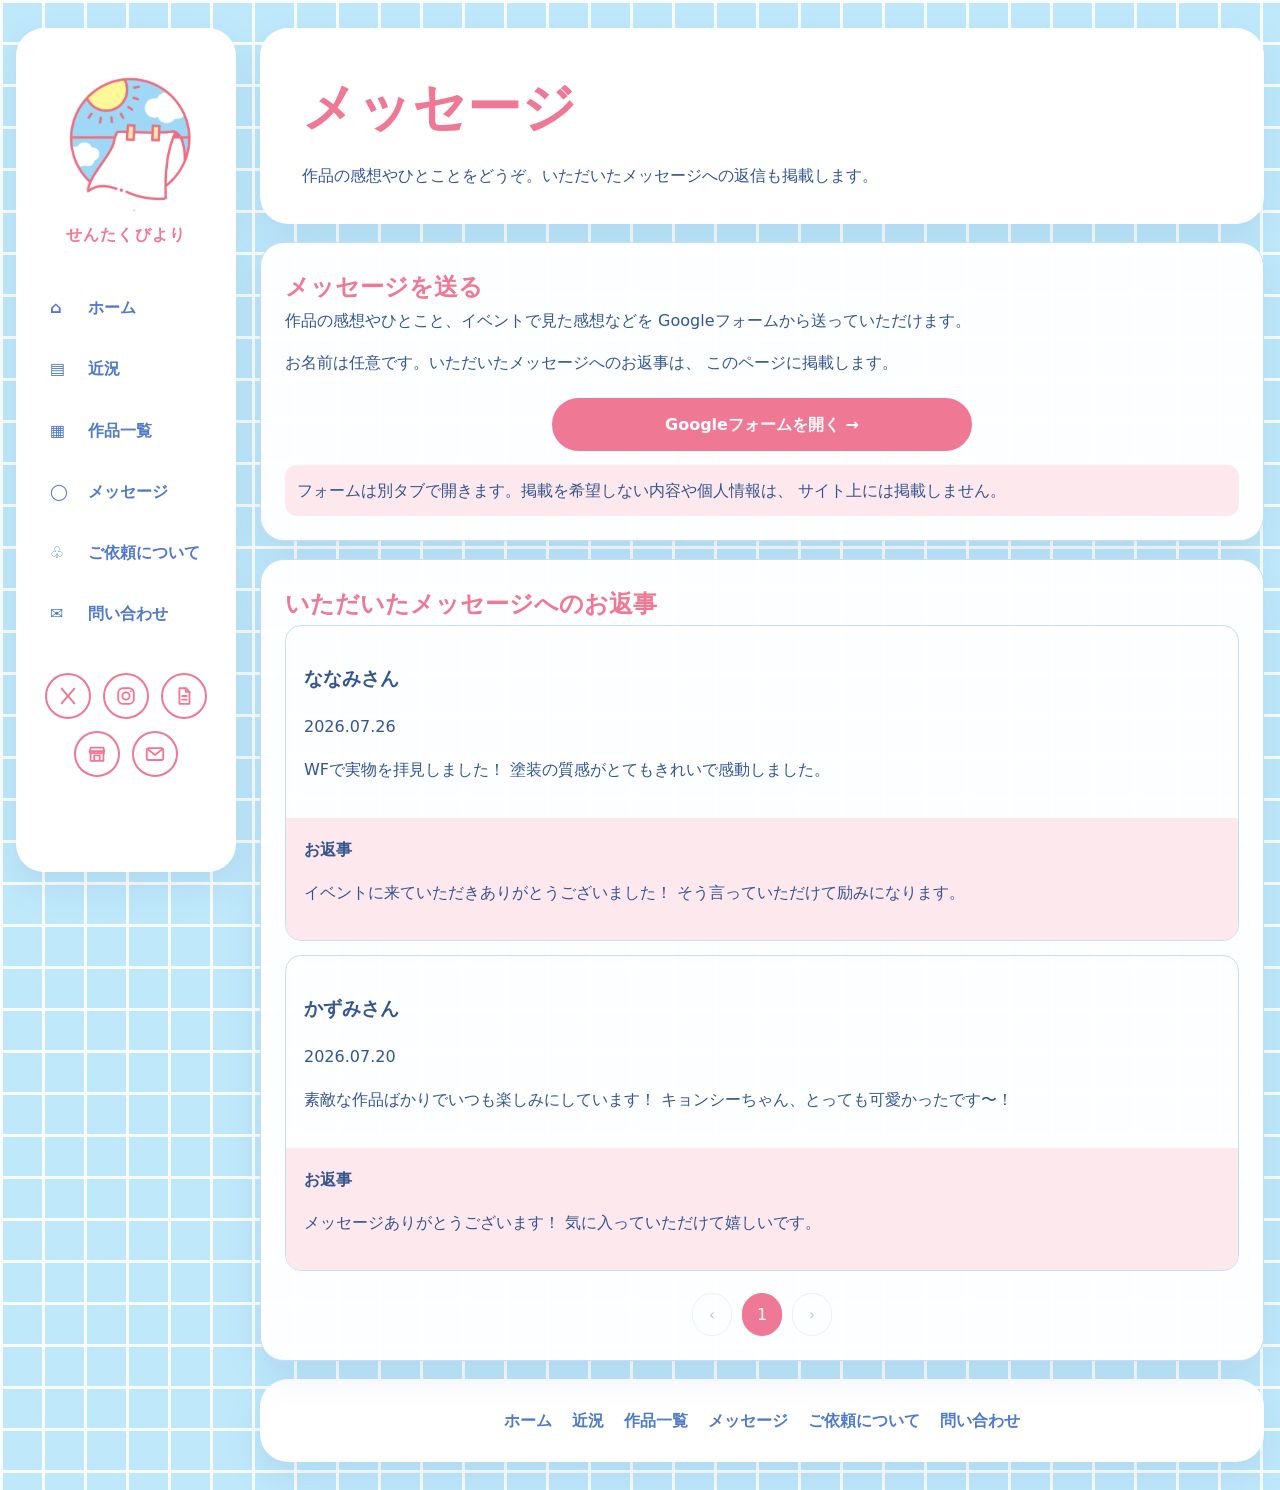
==== commit 518e4014: "Add files via upload" ====
--- a/guestbook.html
+++ b/guestbook.html
@@ -29,12 +29,30 @@
 
       </nav>
 
-      <div class="sidebar-social">
-        <a href="#" aria-label="X">X</a>
-        <a href="#" aria-label="Instagram">Instagram</a>
-        <a href="#" aria-label="note">note</a>
-        <a href="#" aria-label="BOOTH">BOOTH</a>
-        <a href="mailto:sentakubiyori01@gmail.com" aria-label="メール">Mail</a>
+      <div class="sidebar-social icon-socials">
+
+        <a class="icon-link" href="#" aria-label="X" title="X"><svg viewBox="0 0 24 24" aria-hidden="true">
+      <path d="M5 4l14 16M19 4L5 20" fill="none" stroke="currentColor" stroke-width="2.2" stroke-linecap="round"/>
+    </svg></a>
+        <a class="icon-link" href="#" aria-label="Instagram" title="Instagram"><svg viewBox="0 0 24 24" aria-hidden="true">
+      <rect x="3.5" y="3.5" width="17" height="17" rx="5" fill="none" stroke="currentColor" stroke-width="2"/>
+      <circle cx="12" cy="12" r="4" fill="none" stroke="currentColor" stroke-width="2"/>
+      <circle cx="17.4" cy="6.8" r="1.1" fill="currentColor"/>
+    </svg></a>
+        <a class="icon-link" href="#" aria-label="note" title="note"><svg viewBox="0 0 24 24" aria-hidden="true">
+      <path d="M7 3.5h7l4 4V20.5H7z" fill="none" stroke="currentColor" stroke-width="2" stroke-linejoin="round"/>
+      <path d="M14 3.5v4h4M10 12h5M10 16h5" fill="none" stroke="currentColor" stroke-width="2" stroke-linecap="round"/>
+    </svg></a>
+        <a class="icon-link" href="#" aria-label="BOOTH" title="BOOTH"><svg viewBox="0 0 24 24" aria-hidden="true">
+      <path d="M4 9h16l-1.2-4H5.2z" fill="none" stroke="currentColor" stroke-width="2" stroke-linejoin="round"/>
+      <path d="M5 9v10.5h14V9M9 19.5v-6h6v6" fill="none" stroke="currentColor" stroke-width="2" stroke-linejoin="round"/>
+      <path d="M4 9c0 1.3 1 2.3 2.3 2.3S8.7 10.3 8.7 9c0 1.3 1 2.3 2.3 2.3s2.3-1 2.3-2.3c0 1.3 1 2.3 2.3 2.3S18 10.3 18 9c0 1.3 1 2.3 2 2.3" fill="none" stroke="currentColor" stroke-width="1.7" stroke-linecap="round"/>
+    </svg></a>
+        <a class="icon-link" href="mailto:sentakubiyori01@gmail.com" aria-label="メール" title="メール"><svg viewBox="0 0 24 24" aria-hidden="true">
+      <rect x="3" y="5.5" width="18" height="13" rx="2" fill="none" stroke="currentColor" stroke-width="2"/>
+      <path d="M4.5 7l7.5 6 7.5-6" fill="none" stroke="currentColor" stroke-width="2" stroke-linecap="round" stroke-linejoin="round"/>
+    </svg></a>
+    
       </div>
     </aside>
 
--- a/styles.css
+++ b/styles.css
@@ -1028,3 +1028,131 @@
     padding: 6px 10px;
   }
 }
+
+
+/* v7: SNSリンクをSVGアイコンへ変更 */
+.icon-socials {
+  display: flex;
+  align-items: center;
+  justify-content: center;
+  flex-wrap: wrap;
+  gap: 12px;
+}
+
+.icon-socials .icon-link {
+  width: 46px;
+  height: 46px;
+  display: grid;
+  place-items: center;
+  padding: 0;
+  color: var(--pink);
+  background: white;
+  border: 2px solid var(--pink);
+  border-radius: 50%;
+  text-decoration: none;
+  transition:
+    transform .18s ease,
+    background-color .18s ease,
+    color .18s ease,
+    box-shadow .18s ease;
+}
+
+.icon-socials .icon-link svg {
+  width: 22px;
+  height: 22px;
+  display: block;
+}
+
+.icon-socials .icon-link:hover,
+.icon-socials .icon-link:focus-visible {
+  color: white;
+  background: var(--pink);
+  transform: translateY(-3px) scale(1.06);
+  box-shadow: 0 8px 18px rgba(239, 120, 148, .28);
+}
+
+.sidebar-social.icon-socials {
+  margin-top: 30px;
+}
+
+.hero-social.icon-socials {
+  justify-content: flex-end;
+}
+
+@media (max-width: 860px) {
+  .hero-social.icon-socials {
+    justify-content: flex-start;
+  }
+}
+
+@media (max-width: 620px) {
+  .icon-socials {
+    gap: 9px;
+  }
+
+  .icon-socials .icon-link {
+    width: 42px;
+    height: 42px;
+  }
+
+  .icon-socials .icon-link svg {
+    width: 20px;
+    height: 20px;
+  }
+}
+
+
+/* v8: 近況ページを10件ごとにページ切り替え */
+.news-pagination {
+  display: flex;
+  justify-content: center;
+  align-items: center;
+  gap: 10px;
+  margin-top: 22px;
+}
+
+.news-pagination > div {
+  display: flex;
+  flex-wrap: wrap;
+  justify-content: center;
+  gap: 7px;
+}
+
+.news-pagination button {
+  min-width: 40px;
+  min-height: 40px;
+  padding: 7px 12px;
+  color: var(--blue);
+  background: white;
+  border: 1px solid var(--line);
+  border-radius: 999px;
+}
+
+.news-pagination button:hover,
+.news-pagination button:focus-visible {
+  color: var(--pink);
+  border-color: var(--pink);
+}
+
+.news-pagination button.is-current {
+  color: white;
+  background: var(--pink);
+  border-color: var(--pink);
+}
+
+.news-pagination button:disabled {
+  opacity: .4;
+  cursor: not-allowed;
+}
+
+@media (max-width: 620px) {
+  .news-pagination {
+    gap: 6px;
+  }
+
+  .news-pagination button {
+    min-width: 36px;
+    min-height: 36px;
+    padding: 6px 10px;
+  }
+}
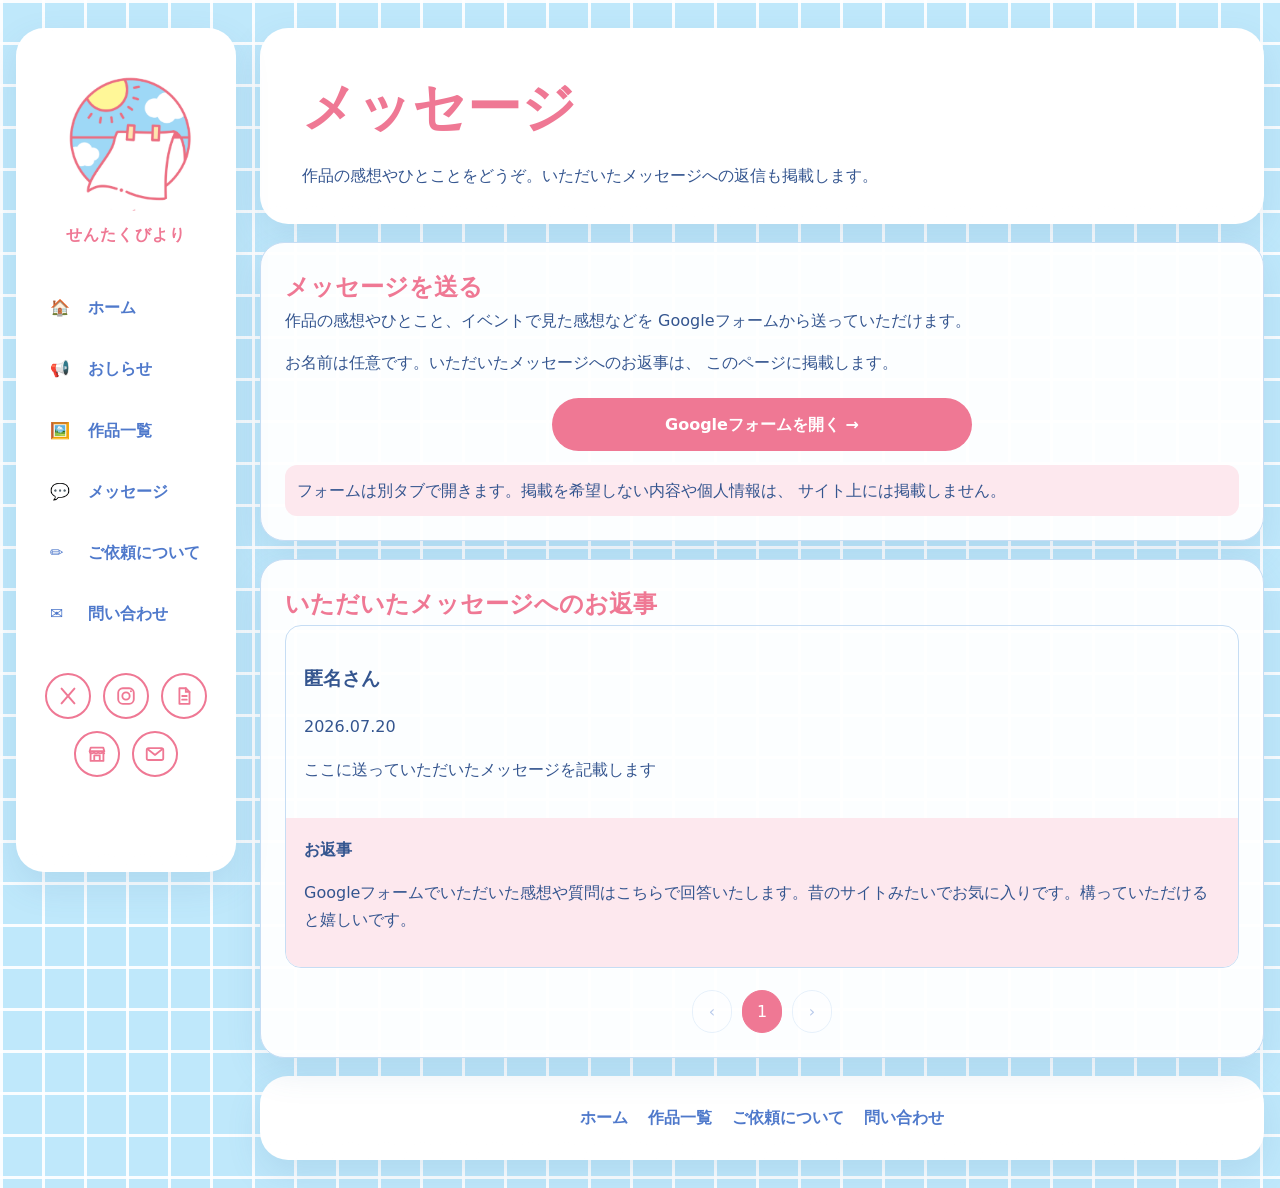
==== commit 3eeeae97: "Add files via upload" ====
--- a/guestbook.html
+++ b/guestbook.html
@@ -5,7 +5,7 @@
   <meta name="viewport" content="width=device-width, initial-scale=1">
   <title>メッセージ｜せんたくびより</title>
   <meta name="description" content="作品への感想やメッセージを送れるゲストブックです。">
-  <link rel="stylesheet" href="styles.css">
+  <link rel="stylesheet" href="styles.css?v=9">
 </head>
 <body>
   <a class="skip-link" href="#main">本文へ移動</a>
@@ -20,30 +20,35 @@
 
       <nav class="side-nav" aria-label="メインメニュー">
 
-        <a class="nav-home" href="index.html">⌂ <span>ホーム</span></a>
-        <a class="nav-news" href="index.html#news-title">▤ <span>近況</span></a>
-        <a class="nav-works" href="index.html#works-title">▦ <span>作品一覧</span></a>
-        <a class="nav-guestbook" href="index.html#guestbook-title">◯ <span>メッセージ</span></a>
-        <a class="nav-commission" href="index.html#commission">♧ <span>ご依頼について</span></a>
-        <a class="nav-contact" href="mailto:sentakubiyori01@gmail.com">✉ <span>問い合わせ</span></a>
+        <a class="nav-home" href="index.html">🏠 <span>ホーム</span></a>
+
+        <a class="nav-news" href="index.html#news-title">📢 <span>おしらせ</span></a>
+
+        <a class="nav-works" href="index.html#works-title">🖼️ <span>作品一覧</span></a>
+
+        <a class="nav-guestbook" href="index.html#guestbook-title">💬 <span>メッセージ</span></a>
+
+        <a class="nav-commission" href="index.html#commission">✏️ <span>ご依頼について</span></a>
+
+        <a class="nav-contact" href="mailto:sentakubiyori01@gmail.com">✉️ <span>問い合わせ</span></a>
 
       </nav>
 
       <div class="sidebar-social icon-socials">
 
-        <a class="icon-link" href="#" aria-label="X" title="X"><svg viewBox="0 0 24 24" aria-hidden="true">
+        <a class="icon-link" href="https://x.com/haruyama3333" aria-label="X" target="_blank" rel="noopener noreferrer" title="X"><svg viewBox="0 0 24 24" aria-hidden="true">
       <path d="M5 4l14 16M19 4L5 20" fill="none" stroke="currentColor" stroke-width="2.2" stroke-linecap="round"/>
     </svg></a>
-        <a class="icon-link" href="#" aria-label="Instagram" title="Instagram"><svg viewBox="0 0 24 24" aria-hidden="true">
+        <a class="icon-link" href="https://www.instagram.com/haruyama_3333" aria-label="Instagram" target="_blank" rel="noopener noreferrer" title="Instagram"><svg viewBox="0 0 24 24" aria-hidden="true">
       <rect x="3.5" y="3.5" width="17" height="17" rx="5" fill="none" stroke="currentColor" stroke-width="2"/>
       <circle cx="12" cy="12" r="4" fill="none" stroke="currentColor" stroke-width="2"/>
       <circle cx="17.4" cy="6.8" r="1.1" fill="currentColor"/>
     </svg></a>
-        <a class="icon-link" href="#" aria-label="note" title="note"><svg viewBox="0 0 24 24" aria-hidden="true">
+        <a class="icon-link" href="https://note.com/haruyama3333" aria-label="note" target="_blank" rel="noopener noreferrer" title="note"><svg viewBox="0 0 24 24" aria-hidden="true">
       <path d="M7 3.5h7l4 4V20.5H7z" fill="none" stroke="currentColor" stroke-width="2" stroke-linejoin="round"/>
       <path d="M14 3.5v4h4M10 12h5M10 16h5" fill="none" stroke="currentColor" stroke-width="2" stroke-linecap="round"/>
     </svg></a>
-        <a class="icon-link" href="#" aria-label="BOOTH" title="BOOTH"><svg viewBox="0 0 24 24" aria-hidden="true">
+        <a class="icon-link" href="https://oigatuo.booth.pm/" aria-label="BOOTH" target="_blank" rel="noopener noreferrer" title="BOOTH"><svg viewBox="0 0 24 24" aria-hidden="true">
       <path d="M4 9h16l-1.2-4H5.2z" fill="none" stroke="currentColor" stroke-width="2" stroke-linejoin="round"/>
       <path d="M5 9v10.5h14V9M9 19.5v-6h6v6" fill="none" stroke="currentColor" stroke-width="2" stroke-linejoin="round"/>
       <path d="M4 9c0 1.3 1 2.3 2.3 2.3S8.7 10.3 8.7 9c0 1.3 1 2.3 2.3 2.3s2.3-1 2.3-2.3c0 1.3 1 2.3 2.3 2.3S18 10.3 18 9c0 1.3 1 2.3 2 2.3" fill="none" stroke="currentColor" stroke-width="1.7" stroke-linecap="round"/>
@@ -104,9 +109,7 @@
       <footer class="footer scallop-panel">
         <nav>
           <a href="index.html">ホーム</a>
-          <a href="index.html#news-title">近況</a>
           <a href="index.html#works-title">作品一覧</a>
-          <a href="index.html#guestbook-title">メッセージ</a>
           <a href="index.html#commission">ご依頼について</a>
           <a href="mailto:sentakubiyori01@gmail.com">問い合わせ</a>
         </nav>
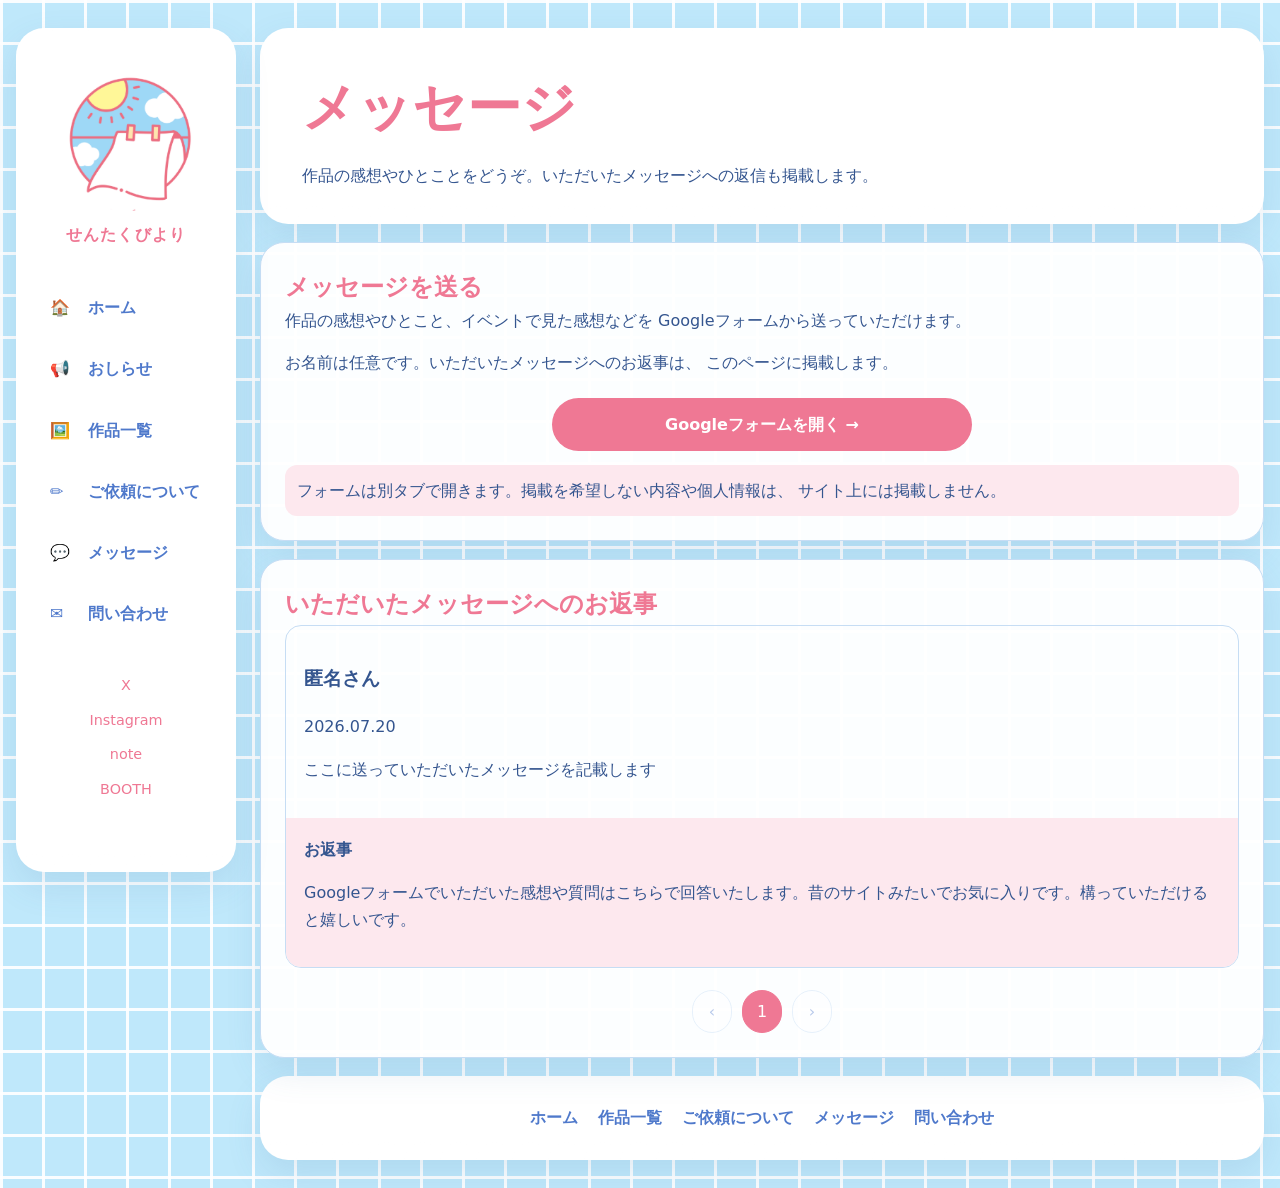
==== commit fda2eb11: "Update guestbook.html" ====
--- a/guestbook.html
+++ b/guestbook.html
@@ -21,43 +21,19 @@
       <nav class="side-nav" aria-label="メインメニュー">
 
         <a class="nav-home" href="index.html">🏠 <span>ホーム</span></a>
-
         <a class="nav-news" href="index.html#news-title">📢 <span>おしらせ</span></a>
-
         <a class="nav-works" href="index.html#works-title">🖼️ <span>作品一覧</span></a>
-
+        <a class="nav-commission" href="index.html#commission">✏️ <span>ご依頼について</span></a>
         <a class="nav-guestbook" href="index.html#guestbook-title">💬 <span>メッセージ</span></a>
-
-        <a class="nav-commission" href="index.html#commission">✏️ <span>ご依頼について</span></a>
-
         <a class="nav-contact" href="mailto:sentakubiyori01@gmail.com">✉️ <span>問い合わせ</span></a>
 
       </nav>
 
-      <div class="sidebar-social icon-socials">
-
-        <a class="icon-link" href="https://x.com/haruyama3333" aria-label="X" target="_blank" rel="noopener noreferrer" title="X"><svg viewBox="0 0 24 24" aria-hidden="true">
-      <path d="M5 4l14 16M19 4L5 20" fill="none" stroke="currentColor" stroke-width="2.2" stroke-linecap="round"/>
-    </svg></a>
-        <a class="icon-link" href="https://www.instagram.com/haruyama_3333" aria-label="Instagram" target="_blank" rel="noopener noreferrer" title="Instagram"><svg viewBox="0 0 24 24" aria-hidden="true">
-      <rect x="3.5" y="3.5" width="17" height="17" rx="5" fill="none" stroke="currentColor" stroke-width="2"/>
-      <circle cx="12" cy="12" r="4" fill="none" stroke="currentColor" stroke-width="2"/>
-      <circle cx="17.4" cy="6.8" r="1.1" fill="currentColor"/>
-    </svg></a>
-        <a class="icon-link" href="https://note.com/haruyama3333" aria-label="note" target="_blank" rel="noopener noreferrer" title="note"><svg viewBox="0 0 24 24" aria-hidden="true">
-      <path d="M7 3.5h7l4 4V20.5H7z" fill="none" stroke="currentColor" stroke-width="2" stroke-linejoin="round"/>
-      <path d="M14 3.5v4h4M10 12h5M10 16h5" fill="none" stroke="currentColor" stroke-width="2" stroke-linecap="round"/>
-    </svg></a>
-        <a class="icon-link" href="https://oigatuo.booth.pm/" aria-label="BOOTH" target="_blank" rel="noopener noreferrer" title="BOOTH"><svg viewBox="0 0 24 24" aria-hidden="true">
-      <path d="M4 9h16l-1.2-4H5.2z" fill="none" stroke="currentColor" stroke-width="2" stroke-linejoin="round"/>
-      <path d="M5 9v10.5h14V9M9 19.5v-6h6v6" fill="none" stroke="currentColor" stroke-width="2" stroke-linejoin="round"/>
-      <path d="M4 9c0 1.3 1 2.3 2.3 2.3S8.7 10.3 8.7 9c0 1.3 1 2.3 2.3 2.3s2.3-1 2.3-2.3c0 1.3 1 2.3 2.3 2.3S18 10.3 18 9c0 1.3 1 2.3 2 2.3" fill="none" stroke="currentColor" stroke-width="1.7" stroke-linecap="round"/>
-    </svg></a>
-        <a class="icon-link" href="mailto:sentakubiyori01@gmail.com" aria-label="メール" title="メール"><svg viewBox="0 0 24 24" aria-hidden="true">
-      <rect x="3" y="5.5" width="18" height="13" rx="2" fill="none" stroke="currentColor" stroke-width="2"/>
-      <path d="M4.5 7l7.5 6 7.5-6" fill="none" stroke="currentColor" stroke-width="2" stroke-linecap="round" stroke-linejoin="round"/>
-    </svg></a>
-    
+      <div class="sidebar-social">
+        <a href="https://x.com/haruyama3333" aria-label="X">X</a>
+        <a href="https://www.instagram.com/haruyama_3333" aria-label="Instagram">Instagram</a>
+        <a href="https://note.com/haruyama3333" aria-label="note">note</a>
+        <a href="https://oigatuo.booth.pm/" aria-label="BOOTH">BOOTH</a>
       </div>
     </aside>
 
@@ -111,6 +87,7 @@
           <a href="index.html">ホーム</a>
           <a href="index.html#works-title">作品一覧</a>
           <a href="index.html#commission">ご依頼について</a>
+          <a href="guestbook.html">メッセージ</a>
           <a href="mailto:sentakubiyori01@gmail.com">問い合わせ</a>
         </nav>
       </footer>
